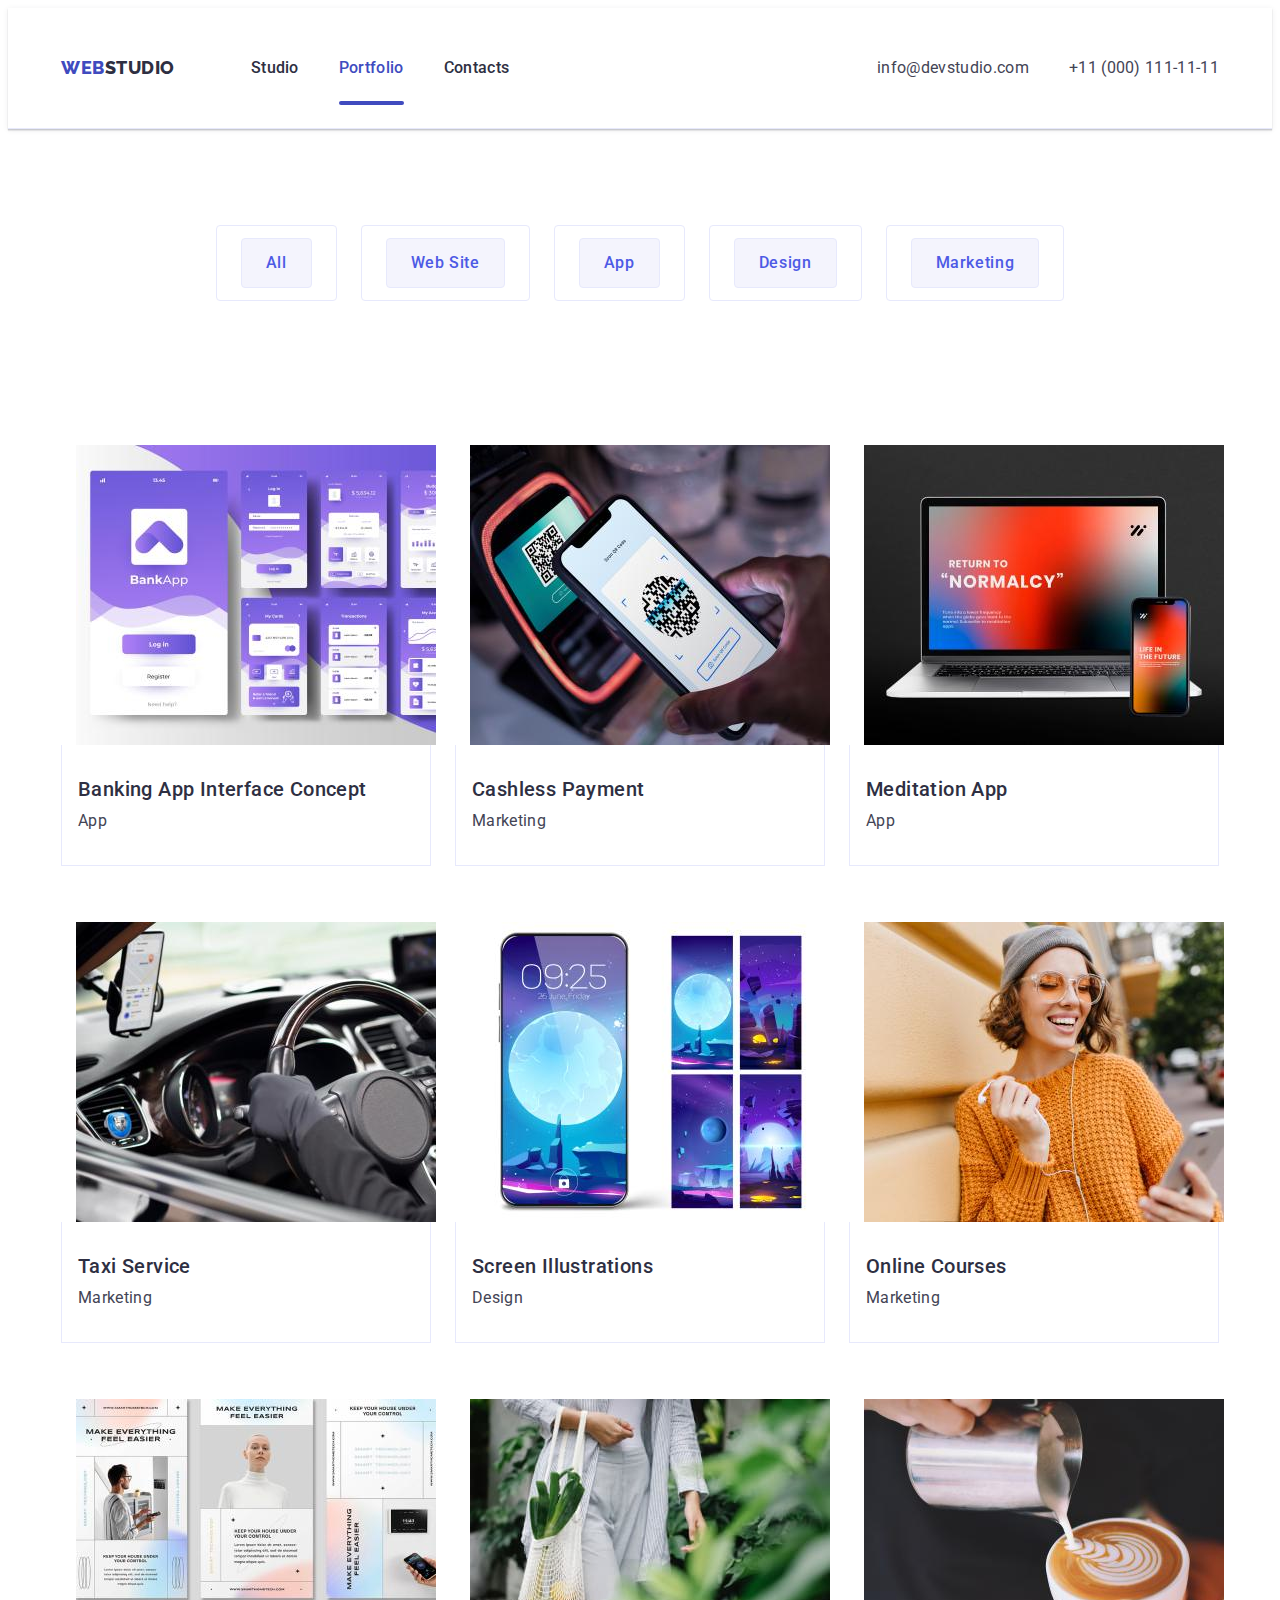
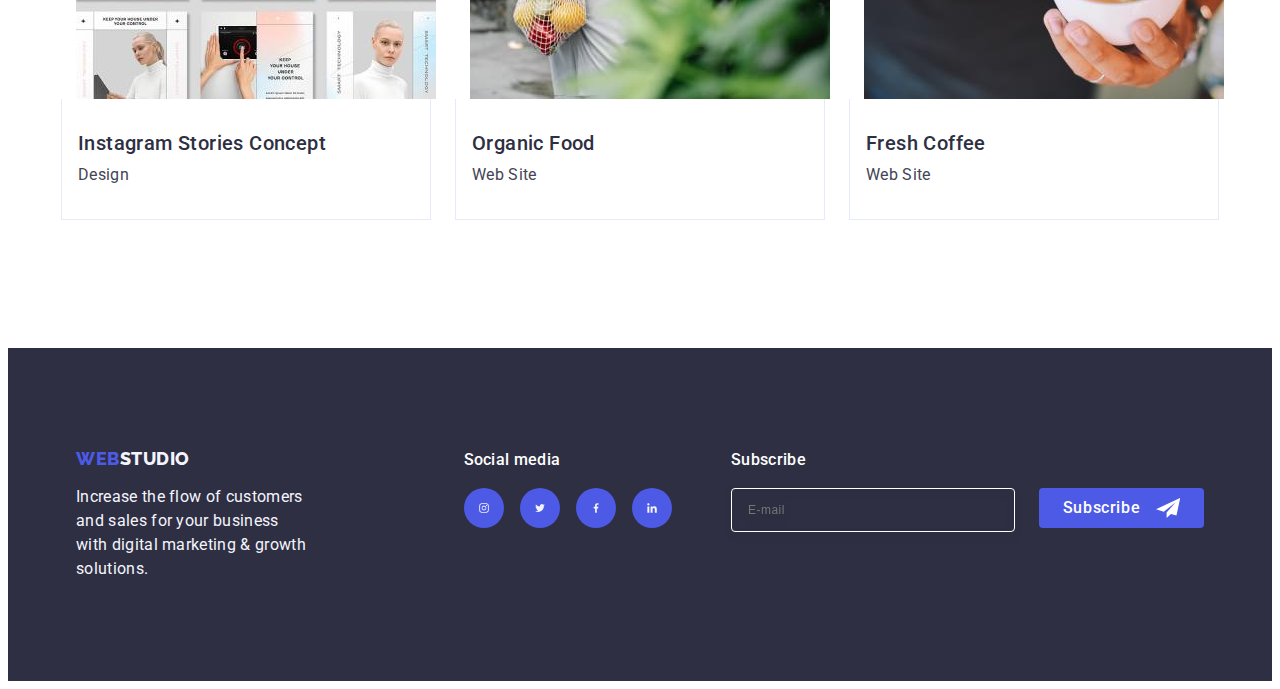
==== portfolio.html @ 25bd83bc "HOMEWORK 5" ====
<!DOCTYPE html>
<html lang="en">
<head>
    <meta charset="UTF-8">
    <meta http-equiv="X-UA-Compatible" content="IE=edge">
    <meta name="viewport" content="width=device-width, initial-scale=1.0">
    <title>WebStudio</title>
    <link rel="preconnect" href="https://fonts.googleapis.com">
<link rel="preconnect" href="https://fonts.gstatic.com" crossorigin>
<link href="https://fonts.googleapis.com/css2?family=Raleway:wght@800&family=Roboto:wght@400;500;700&display=swap" rel="stylesheet">
<link rel="stylesheet" href="https://cdnjs.cloudflare.com/ajax/libs/modern-normalize/2.0.0/modern-normalize.min.css" integrity="sha512-4xo8blKMVCiXpTaLzQSLSw3KFOVPWhm/TRtuPVc4WG6kUgjH6J03IBuG7JZPkcWMxJ5huwaBpOpnwYElP/m6wg==" crossorigin="anonymous" referrerpolicy="no-referrer" />
     <link rel="stylesheet" href="./css/style.css">
</head>
<body>
    <header class="header link">
        <div class="container header-container">
        <nav class="header-navigation">
        <a  class="header-logo link" href="./index.html">Web<span class="header-span link">Studio</span>
        </a>
        <ul class="header-menu list" >
            <li class="header-title-item"><a  class="header-text-link link" href="./index.html">Studio</a></li>
            <li class="header-title-item"><a class="header-text-link link current" href="./portfolio.html">Portfolio</a></li> 
            <li class="header-title-item"><a class="header-text-link link" href="">Contacts</a></li>
        </ul> 
        </nav>
        <address class="header-address">
            <ul class="header-soc list">
                <li class="header-soc-item link"><a class="header-soc-title link" href="mailto:info@devstudio.com">info@devstudio.com</a></li>
                <li class="header-soc-item link"><a class="header-soc-title link" href="tel:+110001111111">+11 (000) 111-11-11</a></li>
            </ul>
        </address>
        </div>
</header>
<main>
<section class="advantages">
    <div class="container main-container">
        <h1 class="visually-hidden">Projects</h1>
    <ul class="main-btn list">
        <li class="advantages-btn"><button type="button" class="hero-main-btn">All</button></li>
        <li class="advantages-btn"><button type="button" class="hero-main-btn">Web Site</button></li>
        <li class="advantages-btn"><button type="button" class="hero-main-btn">App</button></li>
        <li class="advantages-btn"><button type="button" class="hero-main-btn">Design</button></li>
        <li class="advantages-btn"><button type="button" class="hero-main-btn">Marketing</button></li>
    </ul>
<ul class="portfolio-img list">
    <li class="portfolio-img-item">
        <a href="/" class="link">
            <div class="container text-container">
            <img src="./images/bankapp.jpg" alt="bank-app" width="360">
            <p class="stylish-text">14 Stylish and User-Friendly App Design Concepts · Task Manager App · Calorie Tracker App · Exotic Fruit Ecommerce App · Cloud Storage App</p>
        </div>
        <div class="picture-text">
            <h2 class="portfolio-subtitle">Banking App Interface Concept</h2>
            <p class="portfolio-text">App</p>
        </div>
        </a>
    </li>
    <li class="portfolio-img-item">
        <a href="/" class="link">
            <div class="container text-container">
            <img src="./images/scanner.jpg" alt="scaner" width="360">
            <p class="stylish-text">14 Stylish and User-Friendly App Design Concepts · Task Manager App · Calorie Tracker App · Exotic Fruit Ecommerce App · Cloud Storage App</p>
        </div>
            <div class="picture-text">
            <h2 class="portfolio-subtitle">Cashless Payment</h2>
            <p class="portfolio-text">Marketing</p>
        </div>
        </a>
    </li>
    <li class="portfolio-img-item">
        <a href="/" class="link">
            <div class="container text-container">
            <img src="./images/laptopphone.jpg" alt="laptop-phone" width="360">
            <p class="stylish-text">14 Stylish and User-Friendly App Design Concepts · Task Manager App · Calorie Tracker App · Exotic Fruit Ecommerce App · Cloud Storage App</p>
        </div>
        <div class="picture-text">
            <h2 class="portfolio-subtitle">Meditation App</h2>
            <p class="portfolio-text">App</p>
        </div>
        </a>
    </li>
        <li class="portfolio-img-item">
            <a href="/" class="link">
                <div class="container text-container">
                <img src="./images/carstreering.jpg" alt="car-streering" width="360">
                <p class="stylish-text">14 Stylish and User-Friendly App Design Concepts · Task Manager App · Calorie Tracker App · Exotic Fruit Ecommerce App · Cloud Storage App</p>
            </div>
            <div class="picture-text">
                <h2 class="portfolio-subtitle">Taxi Service</h2>
                <p class="portfolio-text">Marketing</p>
            </div>
            </a>
        </li>
        <li class="portfolio-img-item">
            <a href="/" class="link">
                <div class="container text-container">
                <img src="./images/ipfone.jpg" alt="iphone" width="360">
                <p class="stylish-text">14 Stylish and User-Friendly App Design Concepts · Task Manager App · Calorie Tracker App · Exotic Fruit Ecommerce App · Cloud Storage App</p>
            </div>
            <div class="picture-text">
                <h2 class="portfolio-subtitle">Screen Illustrations</h2>
                <p class="portfolio-text">Design</p>
            </div>
            </a>
        </li>
        <li class="portfolio-img-item">
            <a href="/" class="link">
                <div class="container text-container">
                <img src="./images/girlsinging.jpg" alt="girl-singing" width="360">
                <p class="stylish-text">14 Stylish and User-Friendly App Design Concepts · Task Manager App · Calorie Tracker App · Exotic Fruit Ecommerce App · Cloud Storage App</p>
            </div>
            <div class="picture-text">
                <h2 class="portfolio-subtitle">Online Courses</h2>
                <p class="portfolio-text">Marketing</p>
            </div>
            </a>
        </li>
        <li class="portfolio-img-item">
            <a href="/" class="link">
                <div class="container text-container">
                <img src="./images/instagram.jpg" alt="instagram" width="360">
                <p class="stylish-text">14 Stylish and User-Friendly App Design Concepts · Task Manager App · Calorie Tracker App · Exotic Fruit Ecommerce App · Cloud Storage App</p>
            </div>
            <div class="picture-text">
                <h2 class="portfolio-subtitle">Instagram Stories Concept</h2>
                <p class="portfolio-text">Design</p>
            </div>
            </a>
        </li>
        <li class="portfolio-img-item">
            <a href="/" class="link">
            <div class="container text-container">
                <img src="./images/originalfood.jpg" alt="original-food" width="360">
                <p class="stylish-text">14 Stylish and User-Friendly App Design Concepts · Task Manager App · Calorie Tracker App · Exotic Fruit Ecommerce App · Cloud Storage App</p>
            </div>
            <div class="picture-text">
                <h2 class="portfolio-subtitle">Organic Food</h2>
                <p class="portfolio-text">Web Site</p>
            </div>
            </a>
        </li>
        <li class="portfolio-img-item">
            <a href="/" class="link">
            <div class="container text-container">
                <img src="./images/freshcoffe.jpg" alt="fresh-coffe" width="360">
                <p class="stylish-text">14 Stylish and User-Friendly App Design Concepts · Task Manager App · Calorie Tracker App · Exotic Fruit Ecommerce App · Cloud Storage App</p>
            </div>
                <div class="picture-text">
                <h2 class="portfolio-subtitle">Fresh Coffee</h2>
                <p class="portfolio-text">Web Site</p>
            </div>
            </a>
        </li>
    </ul>
</div>
</section>
</main>
<footer class="web-background link">
    <div class="container footer-container">
        <div class="container web-defs">
                <a href="./portfolio.html" class="web-title link">Web<span class="web-item-title">Studio</span>
            </a>
                <p class="web-item-text">Increase the flow of customers and sales for your business with digital marketing & growth solutions.</p>
        </div>
        <div class="container web-container">
            <p class="prf-web">Social media</p>
                <ul class="media-web">
                    <li class="web-icons">
                        <a href="" class="sending-web">
                        <svg class="footer-icons" width="24" height="24">
                            <use href="./images/symbol-defs.svg#icon-instagram"></use>
                        </svg>
                    </a>    
                    </li>
                    <li class="web-icons">
                        <a href="" class="sending-web">
                        <svg class="footer-icons" width="24" height="24">
                            <use href="./images/symbol-defs.svg#icon-twitter"></use>
                        </svg>
                        </a>
                    </li>
                    <li class="web-icons">
                        <a href="" class="sending-web">
                            <svg class="footer-icons" width="24" height="24">
                                <use href="./images/symbol-defs.svg#icon-facebook"></use>
                            </svg>
                        </a>
                    </li>
                    <li class="web-icons">
                        <a href="" class="sending-web">
                        <svg class="footer-icons" width="24" height="24">
                            <use href="./images/symbol-defs.svg#icon-icon-in"></use>
                        </svg>
                    </a>
                </li>
            </ul>
        </div>
        <div class="container sub-container">
            <p class="subs-text">Subscribe</p>
            <form action="#" class="subs-box">
                <label class="sub-label">
                    <input name="user-subscribe" type="email" placeholder="E-mail" class="subs-input">
                </label>
                <button class="subs-btn" type="submit">Subscribe
                    <svg class="subs-icons" width="24" height="24">
                        <use href="./images/icon.telegram.svg#icon-icon-send"></use>
                    </svg>
                </button>
            </form>
        </div>
    </div>
    </footer>
</body>
</html>
---- css/style.css ----
:root {
    --title-color:#2E2F42;
    --main-text-color: #434455;
    --second-text-color: #F4F4FD;
    --background: #E5E5E5;
    --color-two: #4D5AE5;
    --color-white: #ffffff;
    --color-three:#404bbf; 
    }
    body {
        font-family: "Raleway" sans-serif;
        font-family: "Roboto", sans-serif;
        background-color: #FFFFFF;
        color: #434455;
    }
    p, h1,h2,h3,h4,h5,h6 {
        margin-top: 0;
        margin-bottom: 0;
    }
    a {
        text-decoration: none;
    }
    img {
        display: block;
    }
    ul{
        list-style: none;
        margin-top: 0;
        margin-bottom: 0;
        padding-left: 0;
    }
    .list style {
        text-decoration: none;
    }
    .container {
        width: 100%;
        max-width: 1158px;
        padding-left: 15px;
        padding-right: 15px;
        margin: 0 auto;
        /* outline: 2px solid red; */
    }
    /* --------------HEADER-------------- */
    
    .header {
        border-bottom: 1px solid #e7e9fc;
        box-shadow: 0px 2px 1px rgba(46, 47, 66, 0.08), 0px 1px 1px rgba(46, 47, 66, 0.16), 0px 1px 6px rgba(46, 47, 66, 0.08);
    }
    .header-container {
        display: flex;
        align-items: center;   
    }

.header-logo {
font-family: "Raleway", sans-serif;
font-weight: 800;
font-size: 18px;
line-height: 1.17;
letter-spacing: 0.03em;
text-transform: uppercase;
color: var(--color-two);
margin-right: 76px;
position: relative;
     color: #404bbf;
}
.header-logo span {
    font-weight: 800;
    font-size: 18px;
    line-height: 1.17;
    letter-spacing: 0.03em;
    text-transform: uppercase;
    color: var(--title-color);
}
    .header-text-link {
    padding: 24px 0;
    font-family: 'Roboto';
    font-style: normal;
    font-weight: 500;
    font-size: 16px;
    line-height: 1.5;
    letter-spacing: 0.02em;
    color: var(--title-color);
    transition:  color 250ms cubic-bezier(0.4, 0, 0.2, 1);
    display: block;
    position: relative;
    }
    .header-menu {
        display: flex;
        gap: 40px;
        position: relative;
        color: #404bbf;
    }
    .current {
        color: #404BBF;
    
    }
    .current::after {
        display: block;
        position: absolute;
        content: '';
        width: 100%;
        height: 4px;
        background-color: #404bbf;
        border-radius: 2px;
        bottom: -1px;
    }

    .header-soc {
        display: flex;
        margin-left: auto;
        padding: 24px 0;
        gap: 40px;
    }
    .header-navigation {
        display: flex;
        align-items: center;
        position: relative;
        color: #404bbf;
    }
    .header-navigation {
        list-style: none;
    }
    .header-text-link:hover, .header-text-link:focus {
        color: #404bbf;
    }
    .header-menu {
        text-decoration:none;
        list-style: none;
    }
    .header-soc-title {
        font-weight: 400;
        font-size: 16px;
        line-height: 1.50;
        letter-spacing: 0.02em;
        color: var(--main-text-color);
        width: 153px;
        height: 24px;
        padding: 24px 0;
        gap: 40px;
        transition: color 250ms cubic-bezier(0.4, 0, 0.2, 1);
    }
    .header-soc-item {
        text-decoration: none;
    }
    .header-address{
    font-style: normal;
    }
    .header-logo {
        text-decoration: none;
    }
    .header-text-link {
        text-decoration: none;
    }
    .header-menu:hover, .header-menu:focus {
        color: #404bbf;
    }
    .header-soc-title:hover,.header-soc-title:focus {
        color: #404bbf
    }
    .header-address {
        display: flex;
        gap: 40px;
        margin-left: auto;
    }
    .header-title-item {
        padding: 24px 0;
    }
    /* --------------HERO-------------- */
    .hero {
        background-color: #2E2F42;
        background-image: linear-gradient(rgba(46, 47, 66, 0.7), rgba(46, 47, 66, 0.7)), url(../images/peopleoffice.jpg); 
        padding: 188px 0;
        max-width: 1440px;
        background-repeat: no-repeat;
        background-position: center;
        background-size: cover;
        height: 600px;
        margin: 0 auto;
    }
    .hero-title {
        font-weight: 700;
    font-size: 56px;
    line-height: 1.07;
    text-align: center;
    letter-spacing: 0.02em;
    color: var(--color-white);
    max-width: 496px;
    text-align: center;
    margin-right: auto;
    margin-left: auto;
    margin-bottom: 48px;
    }
    .hero-btn {
        width: 169px;
        height: 56px;
        font-family: "Roboto", sans-serif;
        font-weight: 500;
        font-size: 16px;
        line-height: 1.50;
        letter-spacing: 0.04em;
        color: var(--color-white);
        background-color: var(--color-two);
        cursor: pointer;
        border-radius: 4px;
        border:none;
        display: block;
        min-width: 169px;
        margin-right: auto;
        margin-left: auto;
        transition : background-color 250ms cubic-bezier(0.4, 0, 0.2, 1);
    }
    .hero-btn:hover, .hero-btn:focus {
        background-color: #404BBF;
    }
    /* --------------BENEFISTS-------------- */
    
    .benefists {
        padding: 120px 0;
    }
    .benefists-list {
        display: flex;
        gap: 24px;
    }
    .visually-hidden { 
        position: absolute; 
        width: 1px; 
        height: 1px; 
        margin: -1px;
        border: 0; 
        padding: 0; 
        white-space: nowrap;
        clip-path: inset(100%);
        clip: rect(0 0 0 0);
        overflow: hidden; 
    }
    .icon-container {
        display: flex; 
        align-items: center;
        justify-content: center;
        height: 112px;
        background-color: #f4f4fd;
        border-radius: 4px;
        margin-bottom: 8px;
    }
    .benefists-subtitle {
    font-weight: 500;
    font-size: 20px;
    line-height: 1.20;
    letter-spacing: 0.02em;
    color: var(--title-color);
    margin-bottom: 8px;
    }
    .benefists-item-text {
    font-weight: 400;
    font-size: 16px;
    line-height: 1.50;
    letter-spacing: 0.02em;
    color: var(--main-text-color);
    margin-bottom: 8px;
    }
    .benefists-item {
        width: calc((100% - 72px) / 4);
    
    }
    .team-person {
        padding: 32px 16px;
        text-align: center;
        margin-bottom: 8px;
    }
    /* --------------PRODUCTS-------------- */
    .products {
        padding-bottom: 120px;
        display: flex;
        gap: 24px;
    
    }
    .products-title {
        font-weight: 700;
        font-size: 36px;
        line-height: 1.11;
        text-align: center;
        letter-spacing: 0.02em;
        text-transform: capitalize;
        color: var(--title-color);
        margin-bottom: 72px;
    }
    .products-item {
    font-weight: 700;
    font-size: 36px;
    line-height: 1.11;
    text-align: center;
    letter-spacing: 0.02em;
    text-transform: capitalize;
    color: #2E2F42; 
    width: calc((100% - 48px) / 3);
    }
    .products-list {
        display: flex;
        gap: 24px;
    }
    /* --------------TEAM-------------- */
    .team-container {
        padding: 32px 16px;
    }
    .team {
        background-color: #F4F4FD;
        padding: 120px 0;
    }
    .team-list {
        display: flex;
        gap: 24px;
        justify-content: center;  
        transition :  border-color 250ms cubic-bezier(0.4, 0, 0.2, 1), color 250ms cubic-bezier(0.4, 0, 0.2, 1);
    }
    .soc-icons {
        display: flex;
        gap: 24px;
        justify-content: center; 
    }
    .sending :hover 
    .sending :focus {
    background-color: #404bbf;
    }
    .soc-icon-team {
    width: 40px;
    height: 40px;
    background-color: var(--color-two);
    border-radius: 50%; 
    gap: 24px;
}
.sending {
    width: 100%;
    height: 100%;
    background-color: var(--color-two);
    border-radius: 50%;
    display: flex;
    text-align: center;
    justify-content: center;
    align-items: center;
    transition :background-color 250ms cubic-bezier(0.4, 0, 0.2, 1);
}
.sending:hover .sending:focus {
    background-color: #404bbf;
}
.icons-soc {
    fill: #F4F4FD;

}
    .team-title {
        font-weight: 700;
        font-size: 36px;
        line-height: 1.11;
        text-align: center;
        letter-spacing: 0.02em;
        text-transform: capitalize;
        color: var(--title-color);
        margin-bottom: 72px;
    }
    .team-item {
        width: calc((100% - 72px) / 4);
        background: #FFFFFF;
    border-radius: 0px 0px 4px 4px;
    box-shadow:0px 1px 6px rgba(46, 47, 66, 0.08), 0px 1px 1px rgba(46, 47, 66, 0.16), 0px 2px 1px rgba(46, 47, 66, 0.08);
    }
    .team-subtitle {
        font-weight: 500;
    font-size: 20px;
    line-height: 1.20;
    letter-spacing: 0.02em;
    color: #2E2F42;
    background-color: #FFFFFF;
    text-align: center;
    margin-bottom: 8px;
    padding: 0 15px;
    }
    .team-person {
        padding: 32px 0;
    }
    .team-item-text {
        font-weight: 400;
    font-size: 16px;
    line-height: 1.50;
    letter-spacing: 0.02em;
    color: #434455;
    text-align: center;
    background-color: var(--color-white);
    padding: 24px 0; 
    display: block;
    margin-bottom: 8px;
    }
    /* --------------СOSTOMERS-------------- */
.customers {
    padding-top: 120px;
    padding-bottom: 120px;
}
.logo-customers {
    font-family: 'Roboto';
font-style: normal;
font-weight: 700;
font-size: 36px;
line-height: 1.11;
text-align: center;
letter-spacing: 0.02em;
text-transform: capitalize;
color: #2E2F42;
margin-bottom: 72px;
}
.customers-list {
    display: flex;
    gap: 24px;
    transition :border-color 250ms cubic-bezier(0.4, 0, 0.2, 1), color 250ms cubic-bezier(0.4, 0, 0.2, 1);
    padding-left: 0;
}
.customers-item {
    width: calc((100% - 120px) / 6);
    height: 88px;
}
.customers-sending {
    width :100%;
    height : 100%;
    border: 1px solid #8e8f99;
    border-radius: 4px;
    display: flex;
    justify-content: center;
    align-items: center;
    color: #8e8f99;
    transition : border-color 250ms cubic-bezier(0.4, 0, 0.2, 1), color 250ms cubic-bezier(0.4, 0, 0.2, 1);
}
.customers-sending:hover {
    border-color: #404bbf;
    color: #404BBF;
}
.customers-sending:focus {
    border-color: #404bbf;
    color: #404BBF;
}
.customers-icon {
    fill: currentColor;
}
    /* --------------FOOTER-------------- */
    .web-background {
        background-color: #2e2f42;
        padding: 100px 0;
    }
    
    .web-title {
    font-family: "Raleway", sans-serif;
    font-weight: 800;
    font-size: 18px;
    line-height: 1.17;
    letter-spacing: 0.03em;
    text-transform: uppercase;
    color: #4D5AE5;
    display: inline-block;
    margin-bottom: 16px;
    }
    .web-title span {
        font-weight: 800;
    font-size: 18px;
    line-height: 1.17;
    letter-spacing: 0.03em;
    color: #F4F4FD;
    text-transform: uppercase;
    }
    .web-item-text{
    font-weight: 400;
    font-size: 16px;
    line-height: 1.50;
    letter-spacing: 0.02em;
    color: #F4F4FD;
    max-width: 264px;
    }
    .prf-web {
        font-weight: 500;
    font-size: 16px;
    line-height: 1.50;
    letter-spacing: 0.02em;
    color: #FFFFFF;
    display: flex;
    align-items: baseline;
    margin-bottom: 16px;
    
    }
    .media-web {
        display: flex;
        gap: 16px;
        width: 40px;
        height: 40px;
        
    }
    .sending-web {
        width: 100%;
        height: 100%;
        background-color: #4D5AE5;
        border-radius: 50%;
        display: flex;
        justify-content: center;
        align-items: center;
        width: 40px;
        height: 40px;
        transition :background-color 250ms cubic-bezier(0.4, 0, 0.2, 1);
    }
    .soc-icon-team :hover, .soc-icon-team :focus {
        background-color: #404bbf;
    }
    .web-icons {
        transition : 250ms cubic-bezier(0.4, 0, 0.2, 1);
    }
    .footer-icons {
        fill: #F4F4FD;
    }
    .footer-container {
        display: flex;
        align-items: baseline;   
    }
    .web-defs {
        margin-right: 120px;
    }
    .media-web :hover {
        background-color: #31d0aa;
    }
    .sending-web:focus {
        background-color: #31d0aa;
    }
    .subs-text {
        margin-bottom: 16px;
        font-style: normal;
    font-weight: 500;
    font-size: 16px;
    line-height: 1.5;
    letter-spacing: 0.02em;
    color: #FFFFFF;
    }
    .subs-box {
        display: flex;
        gap: 24px;
    }
    .subs-input {
        width: 264px;
        height: 40px;
        border: 1px solid #ffffff;
        background-color: transparent;
        font-size: 12px;
        line-height: 1.5;
        letter-spacing: 0.04em;
        padding-left: 16px;
        filter: drop-shadow(0px 4px 4px rgba(0, 0, 0, 0.15));
        border-radius: 4px;
        color: #ffffff; 
    }
    .subs-btn {
        min-width: 165px;
        height: 40px;
        display: flex;
        justify-content: center;
        align-items: center;
    }
    .subs-btn {
        font-family: "Roboto", sans-serif;
        font-style: normal;
        font-weight: 500;
        font-size: 16px;
        line-height: 1.5;
        display: flex;
        align-items: center;
        text-align: center;
        letter-spacing: 0.04em;
        color: #FFFFFF;
        cursor: pointer;
        background-color: #4D5AE5;
        border: none;
        border-radius: 4px; 
    }
    .subs-icons {
        margin-left: 16px;
    }
    /* --------------WINDOW-------------- */

    .backdrop {
        position: fixed;
        top: 0;
        left: 0;
        width: 100%;
        height: 100%;
        background-color: rgba(46, 47, 66, 0.4);
        transition: opacity 250ms cubic-bezier(0.4, 0, 0.2, 1),
        visibility 250ms cubic-bezier(0.4, 0, 0.2, 1);
    }
    .modal {
        position: absolute;
        top: 50%;
        left: 50%;
        transform: translate(-50%, -50%) scale(1);
        width: 408px;
        min-height: 584px;
        background: #fcfcfc;
        box-shadow: 0px 1px 1px rgba(0, 0, 0, 0.14), 0px 1px 3px rgba(0, 0, 0, 0.12), 0px 2px 1px rgba(0, 0, 0, 0.2);
        transition: transform 250ms cubic-bezier(0.4, 0, 0.2, 1);  
        border-radius: 4px;
        padding: 72px 24px 24px 24px;
    }
    .data-button {
        position: absolute;
        top: 24px;
        right: 24px;
        width: 24px;
        height: 24px;
        border-radius: 50%;
        display: flex;
        align-items: center;
        justify-content: center;
        background-color: #e7e9fc;
        border: 1px solid rgba(0, 0, 0, 0.1);
        padding: 0;
        cursor: pointer;
        transition: background-color 250ms cubic-bezier(0.4, 0, 0.2, 1), border 250ms cubic-bezier(0.4, 0, 0.2, 1);
    }
    .data-button:hover, .data-button:focus {
        background-color: #404bbf;
        border: none; 
    }
    
    .is-hidden {
        opacity: 0;
        visibility: hidden; 
        pointer-events: none;
    }
    .vector-btn {
        transition: fill 250ms cubic-bezier(0.4, 0, 0.2, 1);
    }
    .modal :hover , .modal :focus {
        fill: #FFFFFF;
    }
    .modal-text {
        font-weight: 500;
        font-size: 16px;
        line-height: 1.5;
        text-align: center;
        letter-spacing: 0.02em;
        color: #2E2F42;
        margin-bottom: 16px; 
    }
    .modal-soc-icons {
        position: absolute;
    }
    .label-modal {
        font-size: 12px;
        line-height: 1.17;
        letter-spacing: 0.04em; 
        color: #8e8f99;
        display: block;
        margin-bottom: 4px; 
    }
    .input-container {
        position: relative;
    }
    .input-name {
        width: 100%;
        height: 40px;
        border: 1px solid rgba(46, 47, 66, 0.4);
        border-radius: 4px; 
        background-color: transparent;
        padding-left: 38px;
        outline: transparent;
        transition: border-color 250ms cubic-bezier(0.4, 0, 0.2, 1);  
    }
    .input-name:focus {
        border-color: #4D5AE5;
    }
    .svg-modal {
        position: absolute;
        left: 16px;
        top: 50%;
        transform: translateY(-50%);
        transition: fill 250ms cubic-bezier(0.4, 0, 0.2, 1);
        fill: #4D5AE5;
    }
    .text-modal {
        width: 100%; 
        height: 120px;
        font-size: 12px;
        line-height: 1.17;
        letter-spacing: 0.04em;
        color: rgba(46, 47, 66, 0.4);
        border: 1px solid rgba(46, 47, 66, 0.4);
        border-radius: 4px;
        background-color: transparent;
        padding: 8px 16px; 
        outline: transparent;
        resize: none;
        transition: border-color 250ms cubic-bezier(0.4, 0, 0.2, 1);
    }
    .text-modal:focus {
        border-color: #4D5AE5;
    }
    .modal-privacy {
        font-size: 12px;
        line-height: 1.17;
        letter-spacing: 0.04em;
        color: #8e8f99;
    }
    .icon-modal {
        width: 16px;
        height: 16px;
        border: 1px solid rgba(46, 47, 66, 0.4);
        border-radius: 2px;
        transition: background-color 250ms cubic-bezier(0.4, 0, 0.2, 1), border 250ms cubic-bezier(0.4, 0, 0.2, 1), fill 250ms cubic-bezier(0.4, 0, 0.2, 1);
        display: inline-flex;
        align-items: center;
        justify-content: center;
        fill: transparent;  
    }
    .input-checkbox:checked + .modal-privacy > .icon-modal  {
        background-color: #404BBF;
        border: none;
        fill: #F4F4FD;
    }
    .modal-link {
        color : #4d5ae5;    
    }
    .btn-send {
    display: block;
    min-width: 169px;
    height: 56px;
    padding: 16px 32px;
    margin: 0 auto;
    font-family: "Roboto", sans-serif;
    font-weight: 500;
    font-size: 16px;
    line-height: 1.50;
    letter-spacing: 0.04em;
    color: #FFFFFF;
    cursor: pointer;
    background-color: #4D5AE5;
    border: none;
    border-radius: 4px;
    transition: background-color 250ms cubic-bezier(0.4, 0, 0.2, 1);
    }
    .icons-container {
        position: relative;
    }
    .modal-item {
        margin-bottom: 8px;
    }
    .item-modal-text {
        margin-bottom: 24px;
    }
    .modal-comment {
        margin-bottom: 16px;
    }
    .icons-modal-input {
        position: relative;
    }
    
    /* --------------PORTFOLIO-------------- */
    
    /* --------------header-PORTFOLIO-------------- */
    .hero-main-btn {
        font-family: "Roboto", sans-serif;
        font-weight: 500;
        font-size: 16px;
        line-height: 1.50;
        text-align: center;
        letter-spacing: 0.04em;
        color: var(--color-two);
        background-color: var(--second-text-color);
        border: 1px solid #e7e9fc;
        padding: 12px 24px;
        border-radius: 4px;
        transition :color 250ms cubic-bezier(0.4, 0, 0.2, 1), background-color 250ms cubic-bezier(0.4, 0, 0.2, 1), border-color 250ms cubic-bezier(0.4, 0, 0.2, 1), box-shadow 250ms cubic-bezier(0.4, 0, 0.2, 1);
        }
    .hero-main-btn {
        cursor: pointer;
    }
    .hero-main-btn:hover, .hero-main-btn:focus {
    background-color: #404BBF;
    }
    .hero-main-btn:hover, .hero-main-btn:focus {
        color:#FFFFFF;
    }
    .picture {
        list-style: none;
    }
    
    .portfolio-subtitle {
    font-weight: 500;
    font-size: 20px;
    line-height: 1.2;
    letter-spacing: 0.02em;
    color: var(--title-color);
    margin-bottom: 8px;
    
    
    }
    .portfolio-text {
        font-weight: 400;
    font-size: 16px;
    line-height: 1.50;
    letter-spacing: 0.02em;
    color: var(--main-text-color);
    
    }
    .portfolio-item {
        text-decoration: none;
    }
    .portfolio-item {
        font-weight: 500;
        font-size: 20px;
        line-height: 1.2;
        letter-spacing: 0.02em;
        color: var(--title-color); 
    }
    .portfolio-container {
        display: flex;
        width: 1158px;
        margin: 0 auto;
        padding: 0 15px;
    }
    .visually-hidden {
        position: absolute; 
        width: 1px; 
        height: 1px; 
        margin: -1px;
        border: 0; 
        padding: 0; 
        white-space: nowrap;
        clip-path: inset(100%);
        clip: rect(0 0 0 0);
        overflow: hidden;
    }
    .advantages-btn {
        padding-top: 96px;
        display: flex;
        justify-content: center;
        gap: 24px;
        margin-bottom: 72px;
        padding: 12px 24px;
        border: 1px solid #e7e9fc;
        border-radius: 4px; 
    }
    .hero-main-btn:hover,.hero-main-btn:focus {
        border: 1px solid transparent;
        box-shadow:0px 3px 1px rgba(0, 0, 0, 0.1), 0px 2px 1px rgba(0, 0, 0, 0.08), 0px 2px 2px rgba(0, 0, 0, 0.12);
    }
    .advantages {
        padding-top: 96px; 
        padding-bottom: 120px;
     
    }
    .portfolio-img {
        display: block;
    }
    .stylish-text {
        position: absolute;
        top: 0;
        line-height: 1.5;
        letter-spacing: 0.02em;
        color: #f4f4fd;
        padding: 40px 32px;
        background-color: #4d5ae5;
        height: 100%;
        width: 100%;
        transform: translateY(100%);
        transition: transform 250ms cubic-bezier(0.4, 0, 0.2, 1);
    }

    .link:hover .stylish-text, 
    .link:focus .stylish-text {
    transform: translateY(0%); 
}
.text-container {
    position: relative;
    overflow: hidden;
}
    .portfolio-img {
        display: flex;
        flex-wrap: wrap;
        column-gap: 24px;
        row-gap: 48px;
    }
    .portfolio-img :hover, .portfolio-img :focus {
        box-shadow : 0px 1px 6px rgba(46, 47, 66, 0.08), 0px 1px 1px rgba(46, 47, 66, 0.16), 0px 2px 1px rgba(46, 47, 66, 0.08);
        transition: box-shadow 250ms cubic-bezier(0.4, 0, 0.2, 1);
    }
    .advantages {
        padding-top: 96px; 
        padding-bottom: 120px;
     
    }
    .main-btn {
        display: flex;
        justify-content: center;
        margin-bottom: 72px;
        gap: 24px;
        border-radius: 4px;
        transition :  color 250ms cubic-bezier(0.4, 0, 0.2, 1), 
        background-color 250ms cubic-bezier(0.4, 0, 0.2, 1), 
        border-color 250ms cubic-bezier(0.4, 0, 0.2, 1), 
        box-shadow 250ms cubic-bezier(0.4, 0, 0.2, 1);
    
    }
    
    .picture-text {
        padding: 32px 16px;
        border: 1px solid #e7e9fc;
        margin-bottom: 8px;
        border-top: none;
    }
    .portfolio-img-item {
        width: calc((100% - 48px) / 3);
    }
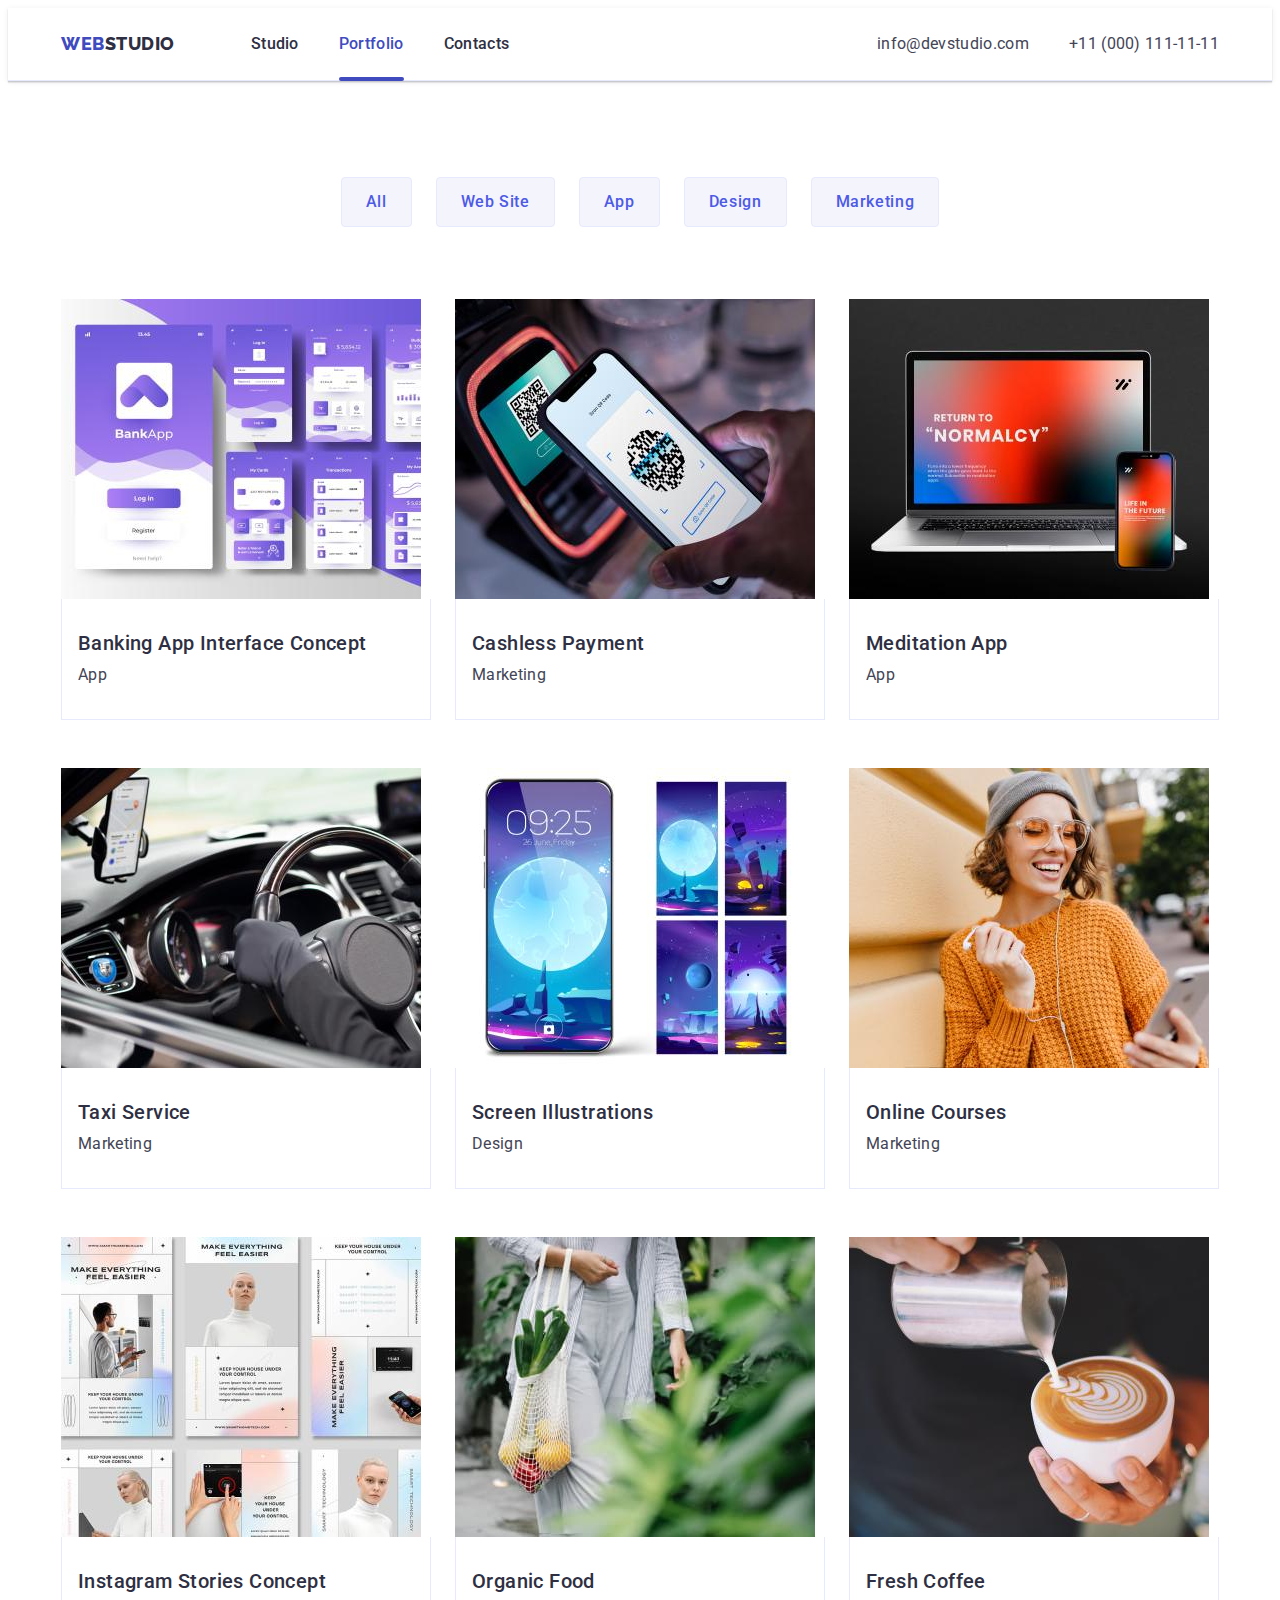
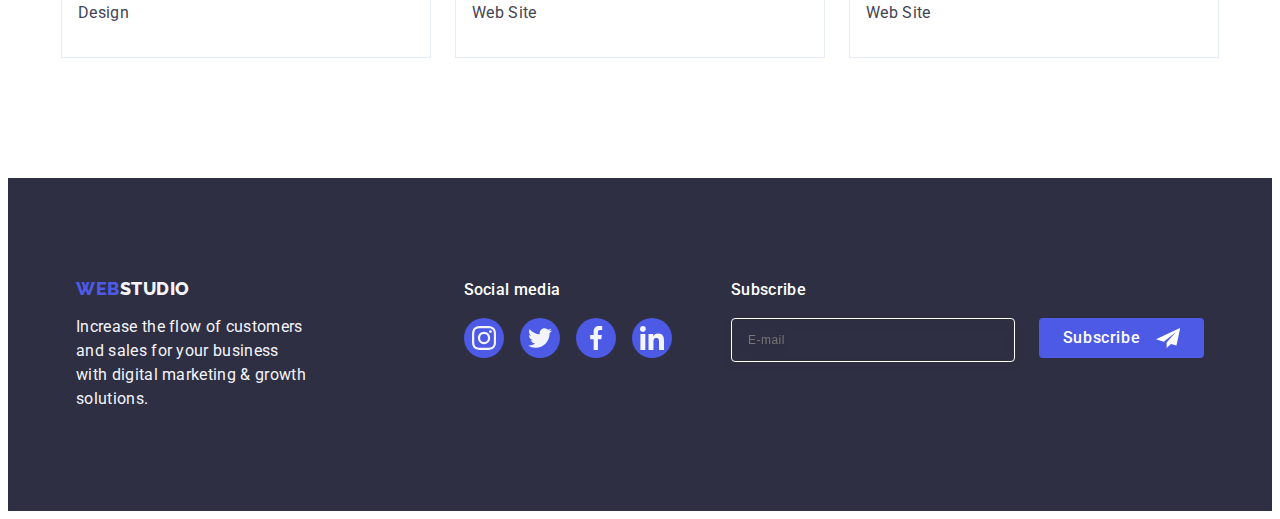
==== commit 6ed60b76: "HOMEWORK 5" ====
--- a/portfolio.html
+++ b/portfolio.html
@@ -45,7 +45,7 @@
 <ul class="portfolio-img list">
     <li class="portfolio-img-item">
         <a href="/" class="link">
-            <div class="container text-container">
+            <div class="text-container">
             <img src="./images/bankapp.jpg" alt="bank-app" width="360">
             <p class="stylish-text">14 Stylish and User-Friendly App Design Concepts · Task Manager App · Calorie Tracker App · Exotic Fruit Ecommerce App · Cloud Storage App</p>
         </div>
@@ -57,7 +57,7 @@
     </li>
     <li class="portfolio-img-item">
         <a href="/" class="link">
-            <div class="container text-container">
+            <div class="text-container">
             <img src="./images/scanner.jpg" alt="scaner" width="360">
             <p class="stylish-text">14 Stylish and User-Friendly App Design Concepts · Task Manager App · Calorie Tracker App · Exotic Fruit Ecommerce App · Cloud Storage App</p>
         </div>
@@ -69,7 +69,7 @@
     </li>
     <li class="portfolio-img-item">
         <a href="/" class="link">
-            <div class="container text-container">
+            <div class="text-container">
             <img src="./images/laptopphone.jpg" alt="laptop-phone" width="360">
             <p class="stylish-text">14 Stylish and User-Friendly App Design Concepts · Task Manager App · Calorie Tracker App · Exotic Fruit Ecommerce App · Cloud Storage App</p>
         </div>
@@ -81,7 +81,7 @@
     </li>
         <li class="portfolio-img-item">
             <a href="/" class="link">
-                <div class="container text-container">
+                <div class="text-container">
                 <img src="./images/carstreering.jpg" alt="car-streering" width="360">
                 <p class="stylish-text">14 Stylish and User-Friendly App Design Concepts · Task Manager App · Calorie Tracker App · Exotic Fruit Ecommerce App · Cloud Storage App</p>
             </div>
@@ -93,7 +93,7 @@
         </li>
         <li class="portfolio-img-item">
             <a href="/" class="link">
-                <div class="container text-container">
+                <div class="text-container">
                 <img src="./images/ipfone.jpg" alt="iphone" width="360">
                 <p class="stylish-text">14 Stylish and User-Friendly App Design Concepts · Task Manager App · Calorie Tracker App · Exotic Fruit Ecommerce App · Cloud Storage App</p>
             </div>
@@ -105,7 +105,7 @@
         </li>
         <li class="portfolio-img-item">
             <a href="/" class="link">
-                <div class="container text-container">
+                <div class="text-container">
                 <img src="./images/girlsinging.jpg" alt="girl-singing" width="360">
                 <p class="stylish-text">14 Stylish and User-Friendly App Design Concepts · Task Manager App · Calorie Tracker App · Exotic Fruit Ecommerce App · Cloud Storage App</p>
             </div>
@@ -117,7 +117,7 @@
         </li>
         <li class="portfolio-img-item">
             <a href="/" class="link">
-                <div class="container text-container">
+                <div class="text-container">
                 <img src="./images/instagram.jpg" alt="instagram" width="360">
                 <p class="stylish-text">14 Stylish and User-Friendly App Design Concepts · Task Manager App · Calorie Tracker App · Exotic Fruit Ecommerce App · Cloud Storage App</p>
             </div>
@@ -129,7 +129,7 @@
         </li>
         <li class="portfolio-img-item">
             <a href="/" class="link">
-            <div class="container text-container">
+            <div class="text-container">
                 <img src="./images/originalfood.jpg" alt="original-food" width="360">
                 <p class="stylish-text">14 Stylish and User-Friendly App Design Concepts · Task Manager App · Calorie Tracker App · Exotic Fruit Ecommerce App · Cloud Storage App</p>
             </div>
@@ -141,8 +141,8 @@
         </li>
         <li class="portfolio-img-item">
             <a href="/" class="link">
-            <div class="container text-container">
-                <img src="./images/freshcoffe.jpg" alt="fresh-coffe" width="360">
+            <div class="text-container">
+                <img src="./images/freshcoffe.jpg" alt="fresh-coffe" width="360" height="300">
                 <p class="stylish-text">14 Stylish and User-Friendly App Design Concepts · Task Manager App · Calorie Tracker App · Exotic Fruit Ecommerce App · Cloud Storage App</p>
             </div>
                 <div class="picture-text">
@@ -168,28 +168,28 @@
                     <li class="web-icons">
                         <a href="" class="sending-web">
                         <svg class="footer-icons" width="24" height="24">
-                            <use href="./images/symbol-defs.svg#icon-instagram"></use>
+                            <use href="./images/icons.soc..svg#icon-instagram"></use>
                         </svg>
                     </a>    
                     </li>
                     <li class="web-icons">
                         <a href="" class="sending-web">
                         <svg class="footer-icons" width="24" height="24">
-                            <use href="./images/symbol-defs.svg#icon-twitter"></use>
+                            <use href="./images/icons.soc..svg#icon-twitter"></use>
                         </svg>
                         </a>
                     </li>
                     <li class="web-icons">
                         <a href="" class="sending-web">
                             <svg class="footer-icons" width="24" height="24">
-                                <use href="./images/symbol-defs.svg#icon-facebook"></use>
+                                <use href="./images/icons.soc..svg#icon-facebook"></use>
                             </svg>
                         </a>
                     </li>
                     <li class="web-icons">
                         <a href="" class="sending-web">
                         <svg class="footer-icons" width="24" height="24">
-                            <use href="./images/symbol-defs.svg#icon-icon-in"></use>
+                            <use href="./images/icons.soc..svg#icon-linkedin"></use>
                         </svg>
                     </a>
                 </li>
@@ -207,7 +207,6 @@
                     </svg>
                 </button>
             </form>
-        </div>
     </div>
     </footer>
 </body>
--- a/css/style.css
+++ b/css/style.css
@@ -41,7 +41,7 @@
         /* outline: 2px solid red; */
     }
     /* --------------HEADER-------------- */
-    
+   
     .header {
         border-bottom: 1px solid #e7e9fc;
         box-shadow: 0px 2px 1px rgba(46, 47, 66, 0.08), 0px 1px 1px rgba(46, 47, 66, 0.16), 0px 1px 6px rgba(46, 47, 66, 0.08);
@@ -161,9 +161,6 @@
         display: flex;
         gap: 40px;
         margin-left: auto;
-    }
-    .header-title-item {
-        padding: 24px 0;
     }
     /* --------------HERO-------------- */
     .hero {
@@ -270,9 +267,6 @@
     /* --------------PRODUCTS-------------- */
     .products {
         padding-bottom: 120px;
-        display: flex;
-        gap: 24px;
-    
     }
     .products-title {
         font-weight: 700;
@@ -299,9 +293,6 @@
         gap: 24px;
     }
     /* --------------TEAM-------------- */
-    .team-container {
-        padding: 32px 16px;
-    }
     .team {
         background-color: #F4F4FD;
         padding: 120px 0;
@@ -371,7 +362,6 @@
     background-color: #FFFFFF;
     text-align: center;
     margin-bottom: 8px;
-    padding: 0 15px;
     }
     .team-person {
         padding: 32px 0;
@@ -384,7 +374,6 @@
     color: #434455;
     text-align: center;
     background-color: var(--color-white);
-    padding: 24px 0; 
     display: block;
     margin-bottom: 8px;
     }
@@ -828,17 +817,8 @@
         clip: rect(0 0 0 0);
         overflow: hidden;
     }
-    .advantages-btn {
-        padding-top: 96px;
-        display: flex;
-        justify-content: center;
-        gap: 24px;
-        margin-bottom: 72px;
-        padding: 12px 24px;
-        border: 1px solid #e7e9fc;
-        border-radius: 4px; 
-    }
-    .hero-main-btn:hover,.hero-main-btn:focus {
+    .hero-main-btn:hover
+    .hero-main-btn:focus {
         border: 1px solid transparent;
         box-shadow:0px 3px 1px rgba(0, 0, 0, 0.1), 0px 2px 1px rgba(0, 0, 0, 0.08), 0px 2px 2px rgba(0, 0, 0, 0.12);
     }
@@ -864,8 +844,8 @@
         transition: transform 250ms cubic-bezier(0.4, 0, 0.2, 1);
     }
 
-    .link:hover .stylish-text, 
-    .link:focus .stylish-text {
+.link:hover .stylish-text, 
+.link:focus .stylish-text {
     transform: translateY(0%); 
 }
 .text-container {
@@ -878,7 +858,8 @@
         column-gap: 24px;
         row-gap: 48px;
     }
-    .portfolio-img :hover, .portfolio-img :focus {
+    .portfolio-img:hover 
+    .portfolio-img:focus {
         box-shadow : 0px 1px 6px rgba(46, 47, 66, 0.08), 0px 1px 1px rgba(46, 47, 66, 0.16), 0px 2px 1px rgba(46, 47, 66, 0.08);
         transition: box-shadow 250ms cubic-bezier(0.4, 0, 0.2, 1);
     }
@@ -903,7 +884,6 @@
     .picture-text {
         padding: 32px 16px;
         border: 1px solid #e7e9fc;
-        margin-bottom: 8px;
         border-top: none;
     }
     .portfolio-img-item {
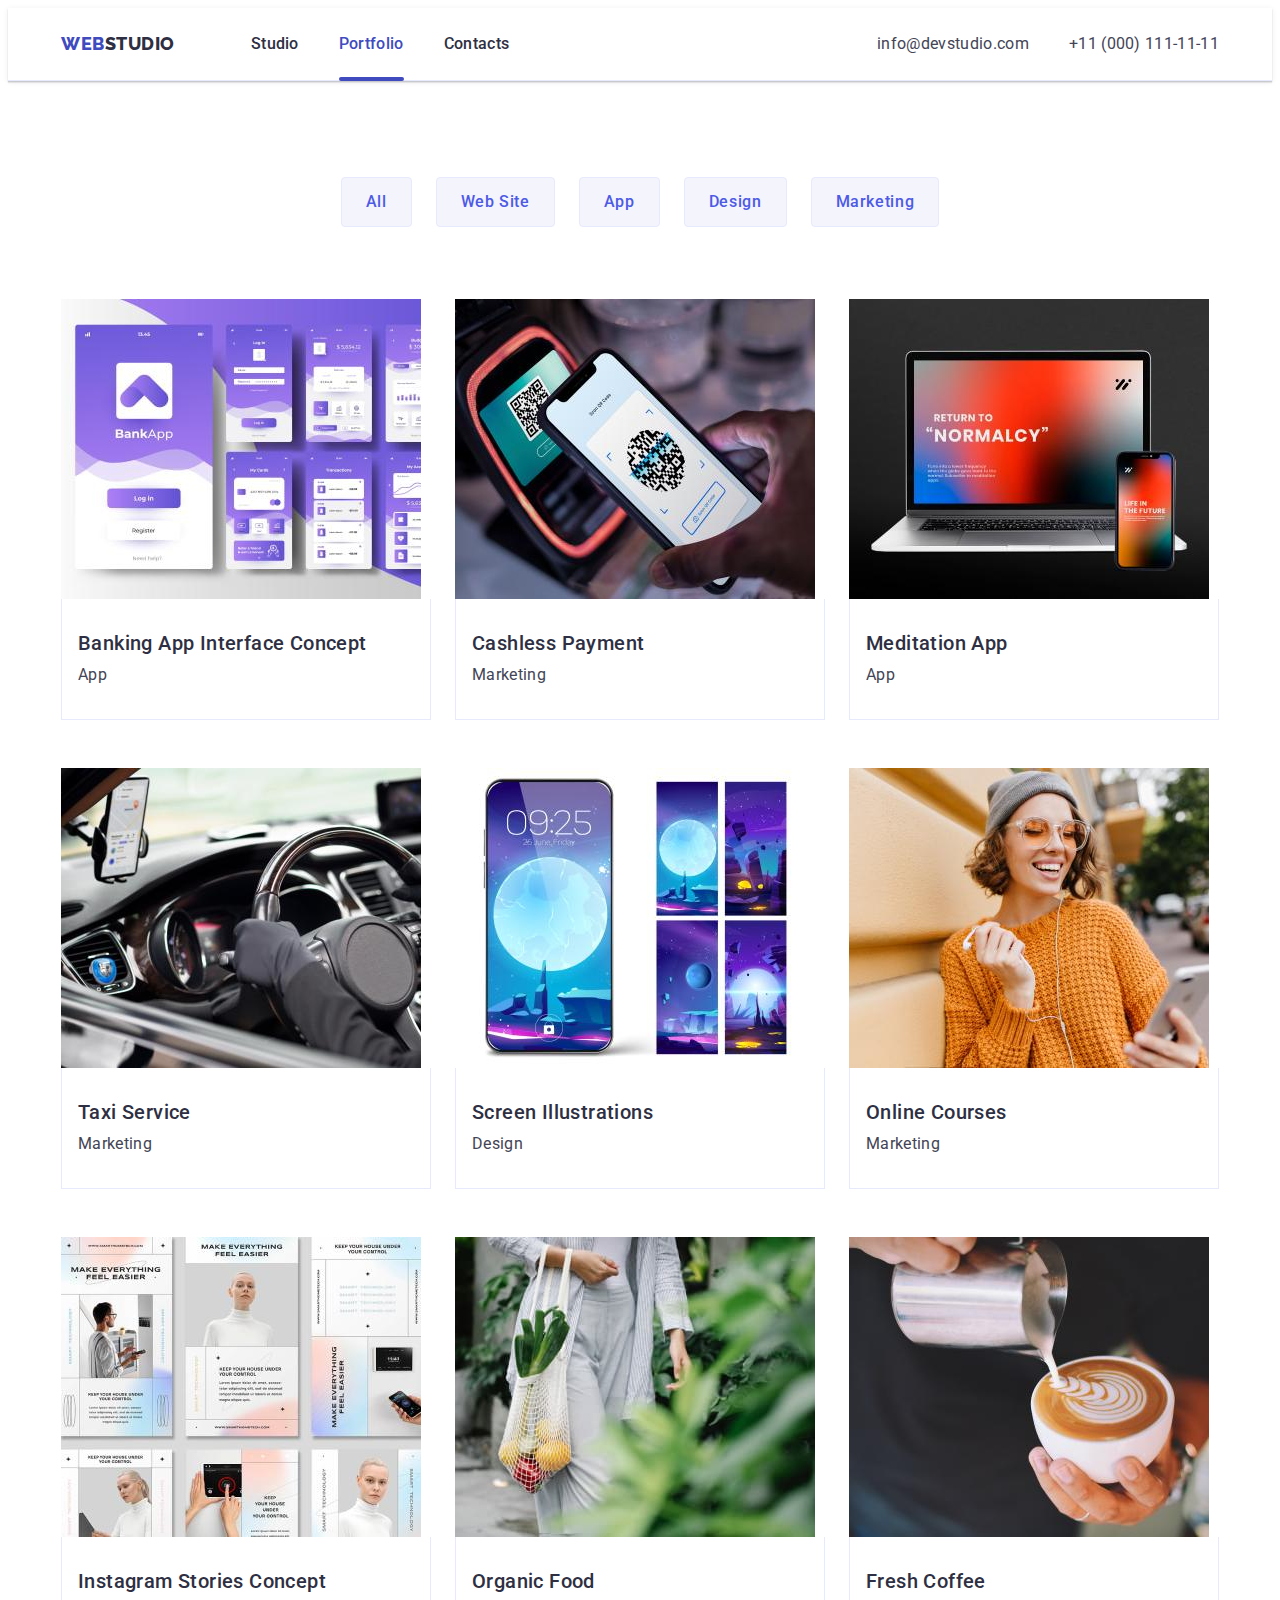
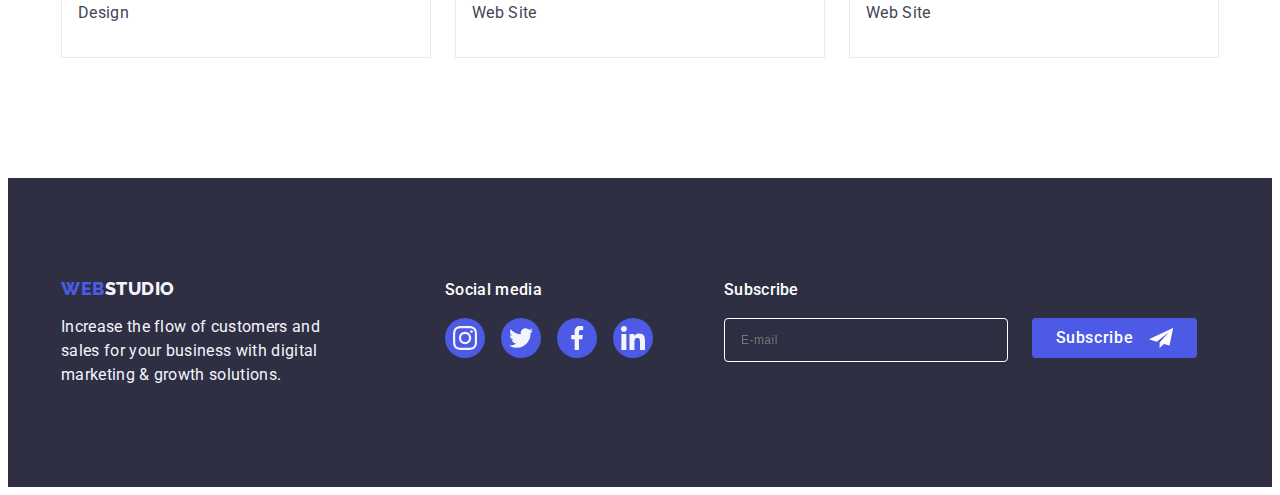
==== commit 71e69dfd: "HOMEWORK 5" ====
--- a/portfolio.html
+++ b/portfolio.html
@@ -157,12 +157,12 @@
 </main>
 <footer class="web-background link">
     <div class="container footer-container">
-        <div class="container web-defs">
+        <div class="web-defs">
                 <a href="./portfolio.html" class="web-title link">Web<span class="web-item-title">Studio</span>
             </a>
                 <p class="web-item-text">Increase the flow of customers and sales for your business with digital marketing & growth solutions.</p>
         </div>
-        <div class="container web-container">
+        <div class="web-container">
             <p class="prf-web">Social media</p>
                 <ul class="media-web">
                     <li class="web-icons">
@@ -195,7 +195,7 @@
                 </li>
             </ul>
         </div>
-        <div class="container sub-container">
+        <div class="sub-container">
             <p class="subs-text">Subscribe</p>
             <form action="#" class="subs-box">
                 <label class="sub-label">
@@ -207,6 +207,7 @@
                     </svg>
                 </button>
             </form>
+        </div>
     </div>
     </footer>
 </body>
--- a/css/style.css
+++ b/css/style.css
@@ -492,9 +492,6 @@
     .soc-icon-team :hover, .soc-icon-team :focus {
         background-color: #404bbf;
     }
-    .web-icons {
-        transition : 250ms cubic-bezier(0.4, 0, 0.2, 1);
-    }
     .footer-icons {
         fill: #F4F4FD;
     }
@@ -505,7 +502,7 @@
     .web-defs {
         margin-right: 120px;
     }
-    .media-web :hover {
+    .sending-web:hover {
         background-color: #31d0aa;
     }
     .sending-web:focus {
@@ -519,10 +516,16 @@
     line-height: 1.5;
     letter-spacing: 0.02em;
     color: #FFFFFF;
+    margin-left: 80px;
     }
     .subs-box {
         display: flex;
         gap: 24px;
+        margin-left: 80px;
+    }
+    .sub-container {
+        margin: 0 auto;
+        padding-left: 80px;
     }
     .subs-input {
         width: 264px;
